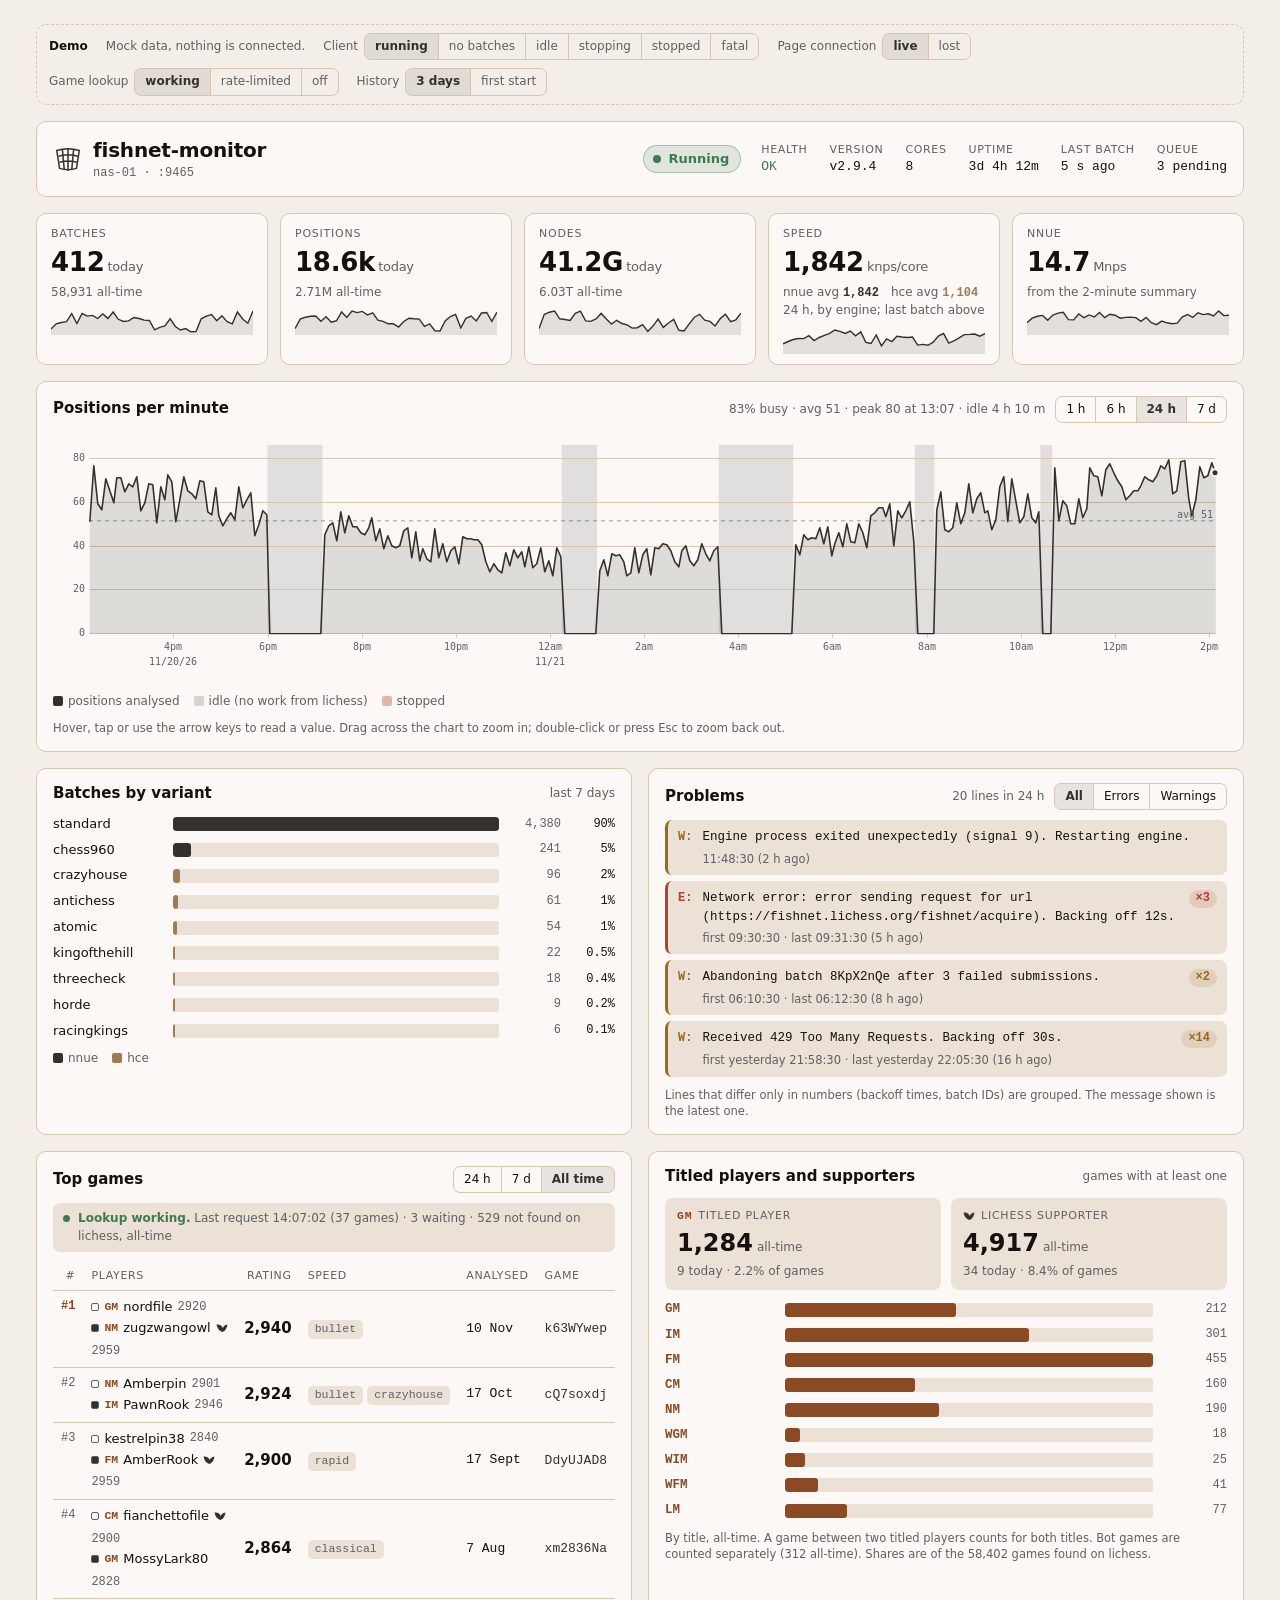
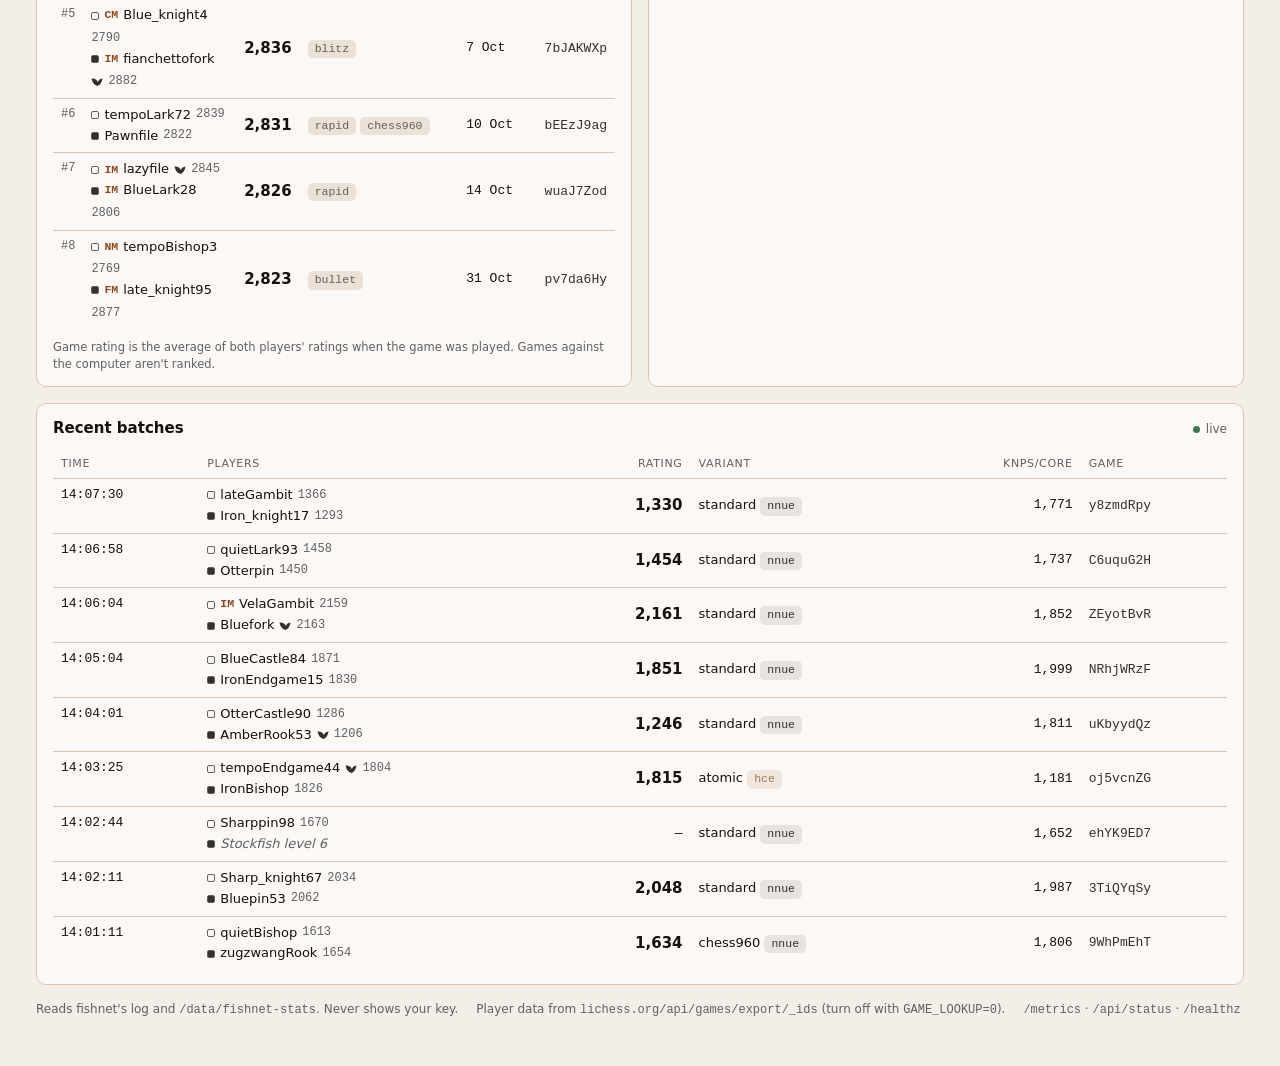
==== demo/index.html @ 3eb09d08 "frontend: add Preact dashboard with vendored deps and mock demo - frontend/: Preact + htm + signals " ====
<!doctype html>
<html lang="en">
<head>
  <meta charset="utf-8">
  <meta name="viewport" content="width=device-width, initial-scale=1, viewport-fit=cover">
  <title>fishnet-monitor demo</title>
  <!-- The real dashboard (frontend/) with mock data instead of the API.
       ES modules don't load from file://, so serve the repo root: `demo-ui`. -->
  <link rel="stylesheet" href="../frontend/vendor/uplot.css">
  <link rel="stylesheet" href="../frontend/styles.css">
  <style>
    .demo {
      display: flex; flex-wrap: wrap; align-items: center; gap: 8px 18px;
      padding: 8px 12px; border: 1px dashed var(--line); border-radius: var(--radius);
      color: var(--muted); font-size: 12px;
    }
    .demo strong { color: var(--fg); font-weight: 600; }
    .demo .grp { display: inline-flex; align-items: center; gap: 6px; flex-wrap: wrap; }
  </style>
  <script type="importmap">
    {
      "imports": {
        "preact": "../frontend/vendor/preact.mjs",
        "preact/hooks": "../frontend/vendor/preact-hooks.mjs",
        "htm": "../frontend/vendor/htm.mjs",
        "@preact/signals-core": "../frontend/vendor/signals-core.mjs",
        "@preact/signals": "../frontend/vendor/signals.mjs",
        "uplot": "../frontend/vendor/uplot.mjs"
      }
    }
  </script>
</head>
<body>
  <div id="app"></div>
  <script type="module">
    import { render } from "preact";
    import { html } from "../frontend/src/html.js";
    import { App } from "../frontend/src/app.js";
    import { DemoControls } from "./controls.js";
    import { start } from "./mock.js";

    start();
    render(html`<${App} top=${html`<${DemoControls} />`} />`, document.getElementById("app"));
  </script>
</body>
</html>
---- frontend/vendor/uplot.css ----
.uplot, .uplot *, .uplot *::before, .uplot *::after {box-sizing: border-box;}.uplot {font-family: system-ui, -apple-system, "Segoe UI", Roboto, "Helvetica Neue", Arial, "Noto Sans", sans-serif, "Apple Color Emoji", "Segoe UI Emoji", "Segoe UI Symbol", "Noto Color Emoji";line-height: 1.5;width: min-content;}.u-title {text-align: center;font-size: 18px;font-weight: bold;}.u-wrap {position: relative;user-select: none;}.u-over, .u-under {position: absolute;}.u-under {overflow: hidden;}.uplot canvas {display: block;position: relative;width: 100%;height: 100%;}.u-axis {position: absolute;}.u-legend {font-size: 14px;margin: auto;text-align: center;}.u-inline {display: block;}.u-inline * {display: inline-block;}.u-inline tr {margin-right: 16px;}.u-legend th {font-weight: 600;}.u-legend th > * {vertical-align: middle;display: inline-block;}.u-legend .u-marker {width: 1em;height: 1em;margin-right: 4px;background-clip: padding-box !important;}.u-inline.u-live th::after {content: ":";vertical-align: middle;}.u-inline:not(.u-live) .u-value {display: none;}.u-series > * {padding: 4px;}.u-series th {cursor: pointer;}.u-legend .u-off > * {opacity: 0.3;}.u-select {background: rgba(0,0,0,0.07);position: absolute;pointer-events: none;}.u-cursor-x, .u-cursor-y {position: absolute;left: 0;top: 0;pointer-events: none;will-change: transform;}.u-hz .u-cursor-x, .u-vt .u-cursor-y {height: 100%;border-right: 1px dashed #607D8B;}.u-hz .u-cursor-y, .u-vt .u-cursor-x {width: 100%;border-bottom: 1px dashed #607D8B;}.u-cursor-pt {position: absolute;top: 0;left: 0;border-radius: 50%;border: 0 solid;pointer-events: none;will-change: transform;/*this has to be !important since we set inline "background" shorthand */background-clip: padding-box !important;}.u-axis.u-off, .u-select.u-off, .u-cursor-x.u-off, .u-cursor-y.u-off, .u-cursor-pt.u-off {display: none;}
---- frontend/styles.css ----
/* fishnet-monitor dashboard. Palette and layout: see PLAN.md, "Dashboard". */
:root {
  /* Palette: coolors.co/14110f-34312d-7e7f83-d9c5b2
     smoky black #14110f · black olive #34312d · gray #7e7f83 · dun #d9c5b2
     Tints/shades below are derived from those four; status colours are warm-tuned to sit with them. */
  --bg: #f4eee8;
  --surface: #fbf8f5;
  --surface-2: #ebe1d6;
  --line: #d9c5b2;
  --fg: #14110f;
  --muted: #5f6064;       /* gray #7e7f83 darkened for AA contrast on light */
  --accent: #34312d;
  --accent-soft: #34312d1a;
  --hce: #a07a52;         /* the second engine (hce, used for variants): a darker dun */
  --ok: #3f7a4f;
  --warn: #9a6a1c;
  --crit: #b0402f;
  --idle: #7e7f83;
  --title: #8b4a24;       /* player titles (GM, IM, …), copper like lichess's title tag */
  --side-w: #fbf8f5;      /* white/black side markers */
  --side-b: #34312d;
  /* The viewer's own fonts: no web fonts are loaded. */
  --font-display: system-ui, -apple-system, "Segoe UI", Roboto, sans-serif;
  --font-body: system-ui, -apple-system, "Segoe UI", Roboto, sans-serif;
  --font-mono: ui-monospace, "SFMono-Regular", "Cascadia Mono", Menlo, Consolas, monospace;
  --radius: 10px;
}
@media (prefers-color-scheme: dark) {
  :root:not([data-theme="light"]) {
    --bg: #14110f; --surface: #1c1916; --surface-2: #26231f; --line: #34312d;
    --fg: #efe6dc; --muted: #8e8f93; --accent: #d9c5b2; --accent-soft: #d9c5b21f; --hce: #b98a5e;
    --ok: #86b38f; --warn: #d9a55b; --crit: #e0735f; --idle: #7e7f83;
    --title: #e39a68; --side-w: #efe6dc; --side-b: #14110f;
    color-scheme: dark;
  }
}
:root[data-theme="dark"] {
  --bg: #14110f; --surface: #1c1916; --surface-2: #26231f; --line: #34312d;
  --fg: #efe6dc; --muted: #8e8f93; --accent: #d9c5b2; --accent-soft: #d9c5b21f; --hce: #b98a5e;
  --ok: #86b38f; --warn: #d9a55b; --crit: #e0735f; --idle: #7e7f83;
  --title: #e39a68; --side-w: #efe6dc; --side-b: #14110f;
  color-scheme: dark;
}

* { box-sizing: border-box; }
body {
  background: var(--bg); color: var(--fg);
  font-family: var(--font-body); font-size: 14px; line-height: 1.45;
}
.wrap {
  max-width: 1240px; margin: 0 auto;
  padding-left: max(16px, env(safe-area-inset-left, 0px));
  padding-right: max(16px, env(safe-area-inset-right, 0px));
  padding-block: 16px 40px;
  display: grid; gap: 16px;
}
.content { display: grid; gap: 16px; }
.num { font-variant-numeric: tabular-nums; }
.mono { font-family: var(--font-mono); }
a { color: var(--accent); text-decoration: none; }
a:hover { text-decoration: underline; }
button { font: inherit; color: inherit; }
:focus-visible { outline: 2px solid var(--accent); outline-offset: 2px; }

/* segmented buttons */
.seg { display: inline-flex; flex-wrap: wrap; border: 1px solid var(--line); border-radius: 7px; overflow: hidden; }
.seg button {
  background: transparent; border: 0; padding: 4px 10px; cursor: pointer; font-size: 12px;
  border-right: 1px solid var(--line);
}
.seg button:last-child { border-right: 0; }
.seg button[aria-pressed="true"] { background: var(--accent-soft); color: var(--accent); font-weight: 600; }

/* header */
header.top {
  display: flex; flex-wrap: wrap; align-items: center; gap: 12px 20px;
  padding: 14px 16px; background: var(--surface); border: 1px solid var(--line); border-radius: var(--radius);
}
.brand { display: flex; align-items: center; gap: 10px; margin-right: auto; }
.brand svg { color: var(--accent); flex: none; }
.brand h1 { font-family: var(--font-display); font-size: 20px; font-weight: 600; margin: 0; letter-spacing: -0.01em; }
.brand small { display: block; color: var(--muted); font-size: 12px; font-family: var(--font-mono); }
.badge {
  display: inline-flex; align-items: center; gap: 7px; padding: 4px 11px 4px 9px;
  border-radius: 999px; font-weight: 600; font-size: 13px;
  background: color-mix(in srgb, var(--state) 14%, transparent); color: var(--state);
  border: 1px solid color-mix(in srgb, var(--state) 35%, transparent);
}
.badge .dot { width: 8px; height: 8px; border-radius: 50%; background: var(--state); }
.badge.pulse .dot { animation: pulse 2s ease-in-out infinite; }
@keyframes pulse { 50% { opacity: .35; } }
@media (prefers-reduced-motion: reduce) { .badge .dot, .live .dot, tbody tr.new { animation: none !important; } }
.meta { display: flex; flex-wrap: wrap; gap: 6px 22px; }
.meta div { display: grid; }
.meta span { font-size: 11px; text-transform: uppercase; letter-spacing: .06em; color: var(--muted); }
.meta b { font-weight: 500; font-family: var(--font-mono); font-size: 13px; }
.meta b.waiting { color: var(--muted); font-style: italic; font-family: var(--font-body); }
b.health.ok { color: var(--ok); }
b.health.warn { color: var(--warn); }
b.health.crit { color: var(--crit); }

/* strips under the header: stall countdown, fatal, stale data */
.strip {
  display: flex; gap: 12px; align-items: flex-start; padding: 10px 14px;
  border-radius: var(--radius); border: 1px solid color-mix(in srgb, var(--tone) 45%, transparent);
  background: color-mix(in srgb, var(--tone) 10%, var(--surface)); color: var(--fg);
}
.strip > svg { color: var(--tone); flex: none; margin-top: 2px; }
.strip b { color: var(--tone); }
.strip code { font-family: var(--font-mono); font-size: 12.5px; }
.strip .body { display: grid; gap: 6px; min-width: 0; flex: 1; }
.meter { height: 6px; border-radius: 3px; background: color-mix(in srgb, var(--tone) 18%, transparent); overflow: hidden; max-width: 440px; }
.meter i { display: block; height: 100%; background: var(--tone); border-radius: 3px; transition: width .4s; }
.meter-labels { display: flex; justify-content: space-between; gap: 12px; max-width: 440px; font-size: 11px; color: var(--muted); }

.stale .tiles, .stale .panel { opacity: .55; filter: saturate(.3); }

/* tiles */
.tiles { display: grid; grid-template-columns: repeat(auto-fit, minmax(180px, 1fr)); gap: 12px; }
.tile {
  background: var(--surface); border: 1px solid var(--line); border-radius: var(--radius);
  padding: 12px 14px 10px; display: grid; gap: 2px; min-width: 0; align-content: start;
}
.tile .label { font-size: 11px; text-transform: uppercase; letter-spacing: .07em; color: var(--muted); }
.tile .value { font-family: var(--font-display); font-size: 26px; font-weight: 600; letter-spacing: -0.01em; }
.tile .value small { font-size: 13px; font-weight: 500; color: var(--muted); margin-left: 3px; }
.tile .value.none { color: var(--muted); }
.tile .sub { font-size: 12px; color: var(--muted); }
.tile .split { display: flex; gap: 12px; font-size: 12px; color: var(--muted); }
.tile .split b { font-family: var(--font-mono); font-weight: 600; }
.tile .split .n b { color: var(--accent); } .tile .split .h b { color: var(--hce); }
.tile svg { width: 100%; height: 28px; margin-top: 4px; display: block; }

/* panels */
.grid2 { display: grid; grid-template-columns: repeat(2, minmax(0, 1fr)); gap: 16px; }
@media (max-width: 860px) { .grid2 { grid-template-columns: minmax(0, 1fr); } }
.panel {
  background: var(--surface); border: 1px solid var(--line); border-radius: var(--radius);
  padding: 14px 16px; min-width: 0; display: grid; gap: 10px; align-content: start;
}
.panel-head { display: flex; align-items: center; gap: 6px 10px; flex-wrap: wrap; }
.panel-head h2 { font-family: var(--font-display); font-size: 15px; font-weight: 600; margin: 0; margin-right: auto; }
.panel-head .hint { font-size: 12px; color: var(--muted); }
.chart { position: relative; touch-action: pan-y; user-select: none; -webkit-user-select: none; cursor: crosshair; border-radius: 6px; min-height: 210px; }
.chart .u-select { background: var(--accent-soft); border-inline: 1px dashed color-mix(in srgb, var(--accent) 50%, transparent); }
.chart .u-cursor-x { border-right: 1px solid var(--muted); }
.tip {
  position: absolute; top: 4px; pointer-events: none; z-index: 2;
  background: var(--surface-2); border: 1px solid var(--line); border-radius: 7px;
  padding: 6px 10px; font-size: 12px; white-space: nowrap; box-shadow: 0 4px 14px #0000002e;
  display: grid; gap: 1px;
}
.tip[hidden] { display: none; }
.tip b { font-family: var(--font-display); font-size: 16px; font-weight: 600; }
.tip b small { font-size: 11.5px; font-weight: 500; color: var(--muted); margin-left: 4px; }
.tip .t { color: var(--muted); font-family: var(--font-mono); font-size: 11px; }
.tip .d { font-size: 11.5px; }
.tip .d.up { color: var(--ok); } .tip .d.down { color: var(--warn); } .tip .d.idle { color: var(--muted); } .tip .d.stop { color: var(--crit); }
button.ghost {
  background: transparent; border: 1px solid var(--line); border-radius: 7px;
  padding: 3px 10px; font-size: 12px; cursor: pointer; color: var(--accent);
}
button.ghost:hover { background: var(--accent-soft); }
.chart-help { font-size: 11.5px; color: var(--muted); }
.legend { display: flex; gap: 6px 14px; font-size: 12px; color: var(--muted); flex-wrap: wrap; }
.legend i { display: inline-block; width: 10px; height: 10px; border-radius: 2px; margin-right: 5px; vertical-align: -1px; }
.empty {
  display: grid; place-items: center; text-align: center; gap: 4px;
  padding: 28px 16px; border: 1px dashed var(--line); border-radius: 8px;
  color: var(--muted); font-size: 13px; text-wrap: balance;
}
.empty b { color: var(--fg); font-weight: 500; }

/* variant bars */
.vbars { display: grid; gap: 7px; }
.vbar { display: grid; grid-template-columns: 110px minmax(0, 1fr) 52px 44px; align-items: center; gap: 10px; font-size: 13px; }
.vbar.nopct { grid-template-columns: 110px minmax(0, 1fr) 64px; }
@media (max-width: 440px) { .vbar { grid-template-columns: 96px minmax(0, 1fr) 44px 40px; gap: 8px; } }
.vbar .track { height: 14px; background: var(--surface-2); border-radius: 3px; overflow: hidden; }
.vbar .fill { height: 100%; min-width: 2px; background: var(--accent); border-radius: 3px; }
.vbar .fill.hce { background: var(--hce); }
.vbar .n { text-align: right; color: var(--muted); font-family: var(--font-mono); font-size: 12px; }
.vbar .p { text-align: right; font-family: var(--font-mono); font-size: 12px; }

/* tables */
.scroll { overflow-x: auto; }
table { width: 100%; border-collapse: collapse; font-size: 13px; }
th { text-align: left; font-weight: 500; font-size: 11px; text-transform: uppercase; letter-spacing: .06em; color: var(--muted); padding: 6px 8px; border-bottom: 1px solid var(--line); white-space: nowrap; }
td { padding: 7px 8px; border-bottom: 1px solid var(--line); white-space: nowrap; }
tr:last-child td { border-bottom: 0; }
td.r, th.r { text-align: right; }
tbody tr.new { animation: flash 1.6s ease-out; }
@keyframes flash { from { background: var(--accent-soft); } to { background: transparent; } }
.chip { display: inline-block; padding: 1px 7px; border-radius: 5px; font-size: 11.5px; background: var(--surface-2); color: var(--muted); font-family: var(--font-mono); }
.chip.nnue { color: var(--accent); background: var(--accent-soft); }
.chip.hce { color: var(--hce); background: color-mix(in srgb, var(--hce) 14%, transparent); }

/* phone: tables become cards */
@media (max-width: 600px) {
  table.cards thead { display: none; }
  table.cards, table.cards tbody { display: block; }
  table.cards tr { display: grid; grid-template-columns: minmax(0, 1fr) auto; gap: 6px 12px; padding: 10px 2px; border-bottom: 1px solid var(--line); }
  table.cards tr:last-child { border-bottom: 0; }
  table.cards td { display: block; padding: 0; border: 0; white-space: normal; text-align: left; min-width: 0; }
  table.cards td[data-label]::before { content: attr(data-label); display: block; font-size: 10.5px; text-transform: uppercase; letter-spacing: .06em; color: var(--muted); font-family: var(--font-body); font-weight: 400; }
  table.cards .wide { grid-column: 1 / -1; }
  table.cards .o1 { order: 1; } table.cards .o2 { order: 2; text-align: right; }
  table.cards .o3 { order: 3; } table.cards .o4 { order: 4; }
  table.cards .o5 { order: 5; text-align: right; } table.cards .o6 { order: 6; }
}

/* players */
td.top { vertical-align: top; }
.pair { display: grid; gap: 2px; }
.pl { display: inline-flex; align-items: center; gap: 5px; flex-wrap: wrap; }
.pl .side { width: 8px; height: 8px; border-radius: 2px; border: 1px solid var(--muted); flex: none; }
.pl .side.w { background: var(--side-w); }
.pl .side.b { background: var(--side-b); }
.ttl { font-family: var(--font-mono); font-weight: 600; font-size: 11.5px; color: var(--title); }
.pl .rt { color: var(--muted); font-family: var(--font-mono); font-size: 12px; }
.pl.ai .nm { color: var(--muted); font-style: italic; }
.pat { width: 12px; height: 10px; color: var(--accent); flex: none; }
.pending { color: var(--muted); font-style: italic; font-size: 12.5px; }
.grating { font-family: var(--font-display); font-weight: 600; font-size: 15px; }
.rank { color: var(--muted); font-family: var(--font-mono); font-size: 12px; }
tr.first .rank { color: var(--title); font-weight: 600; }
.note { font-size: 11.5px; color: var(--muted); }

.lookup { display: flex; align-items: flex-start; gap: 8px; font-size: 12px; color: var(--muted); padding: 7px 10px; background: var(--surface-2); border-radius: 7px; }
.lookup .dot { width: 7px; height: 7px; border-radius: 50%; background: var(--tone); flex: none; margin-top: 5px; }
.lookup b { color: var(--tone); font-weight: 600; }

.pstats { display: grid; grid-template-columns: repeat(2, minmax(0, 1fr)); gap: 10px; }
@media (max-width: 440px) { .pstats { grid-template-columns: minmax(0, 1fr); } }
.pstat { background: var(--surface-2); border-radius: 8px; padding: 10px 12px; display: grid; gap: 2px; }
.pstat .label { display: flex; align-items: center; gap: 6px; font-size: 11px; text-transform: uppercase; letter-spacing: .07em; color: var(--muted); }
.pstat .value { font-family: var(--font-display); font-size: 24px; font-weight: 600; }
.pstat .value small { font-size: 12px; font-weight: 500; color: var(--muted); margin-left: 4px; }
.pstat .sub { font-size: 12px; color: var(--muted); }
.vbar .fill.title { background: var(--title); }
.vbar .ttl { font-size: 12.5px; }

.live { display: inline-flex; align-items: center; gap: 6px; font-size: 12px; color: var(--muted); }
.live .dot { width: 7px; height: 7px; border-radius: 50%; background: var(--tone, var(--ok)); }
.live.on .dot { animation: pulse 1.4s ease-in-out infinite; }

/* problems */
.problems { list-style: none; margin: 0; padding: 0; display: grid; gap: 6px; }
.problems li {
  display: grid; grid-template-columns: auto minmax(0, 1fr) auto; gap: 4px 10px; align-items: baseline;
  padding: 8px 10px; border-radius: 7px; background: var(--surface-2);
  border-left: 3px solid var(--sev);
}
.problems .lvl { font-family: var(--font-mono); font-weight: 600; font-size: 12px; color: var(--sev); }
.problems .msg { font-family: var(--font-mono); font-size: 12.5px; overflow-wrap: anywhere; }
.problems .count { font-family: var(--font-mono); font-size: 12px; font-weight: 600; color: var(--sev); background: color-mix(in srgb, var(--sev) 14%, transparent); padding: 0 7px; border-radius: 999px; }
.problems .when { grid-column: 2 / -1; font-size: 11.5px; color: var(--muted); }
.problems li.fatal { background: color-mix(in srgb, var(--crit) 12%, var(--surface)); }
.problems li.fatal .msg { font-weight: 500; }

footer { color: var(--muted); font-size: 12px; display: flex; flex-wrap: wrap; gap: 6px 18px; }
footer code { font-family: var(--font-mono); }
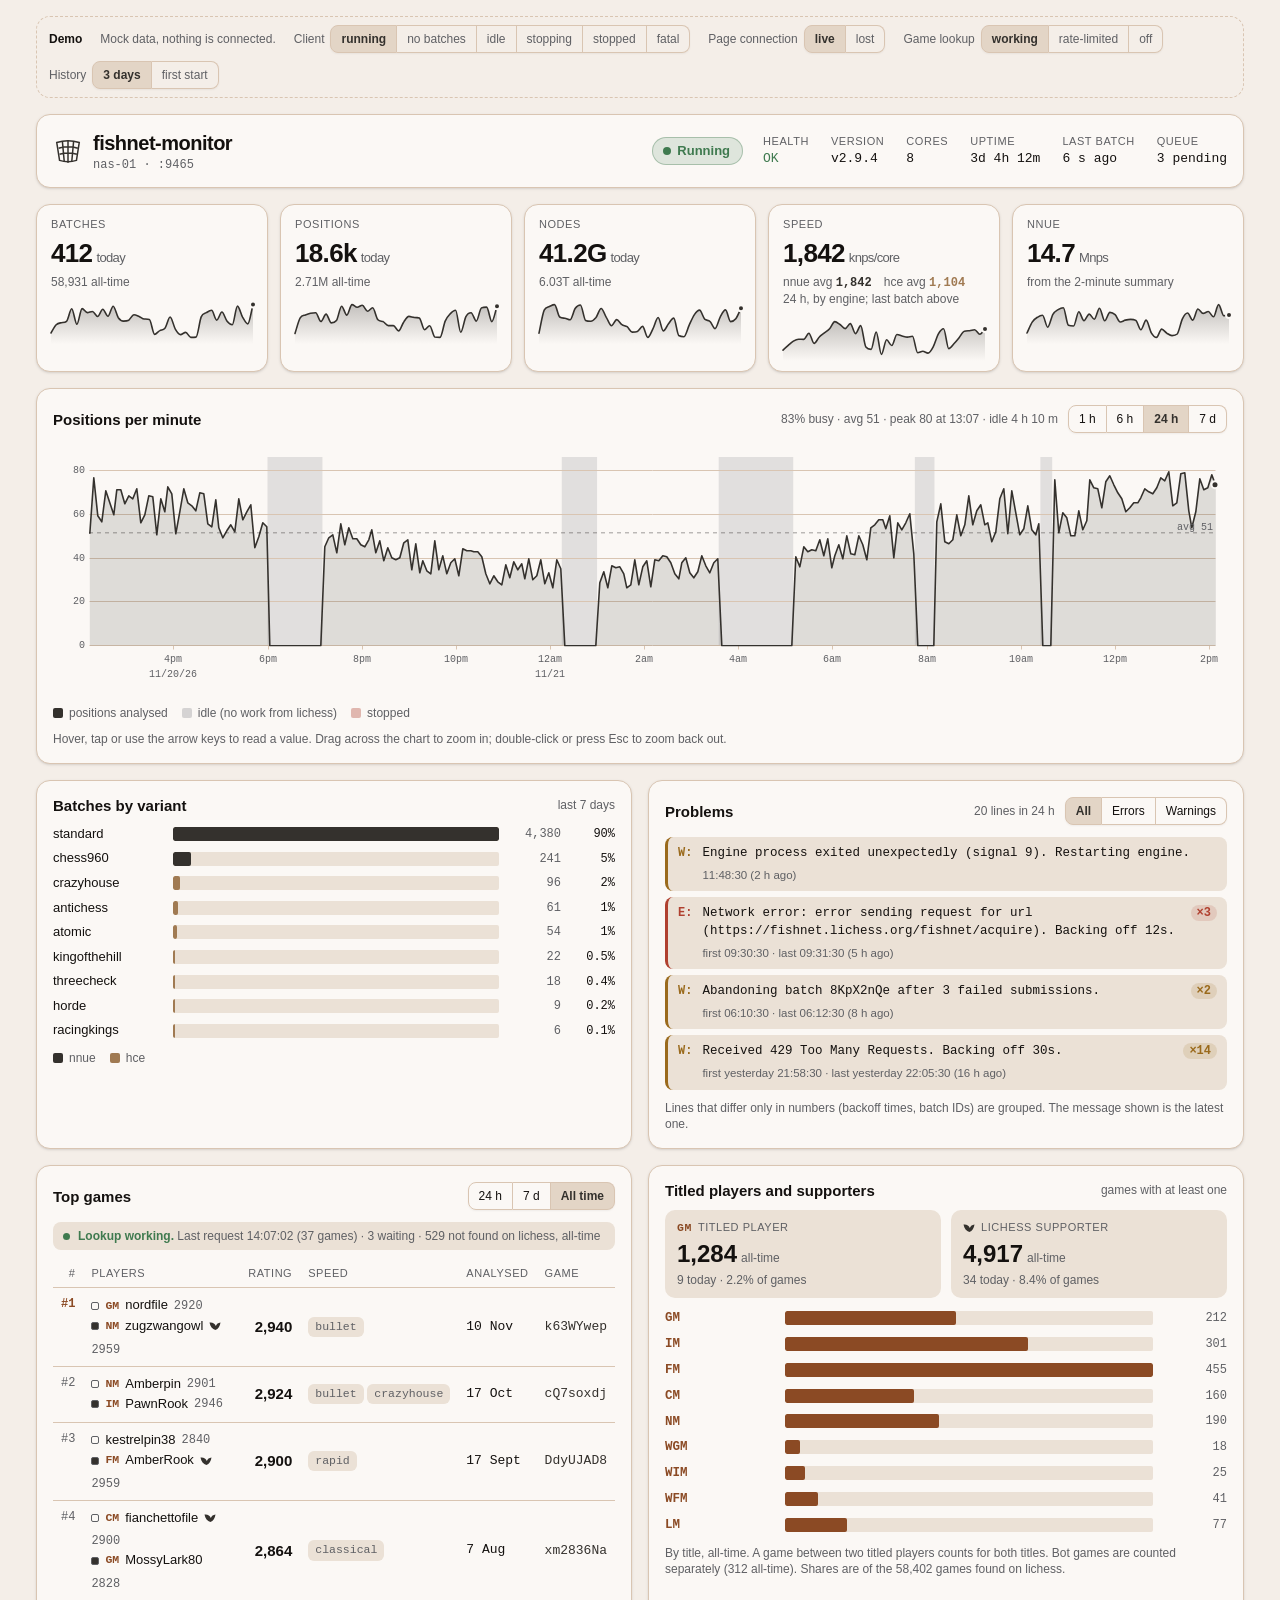
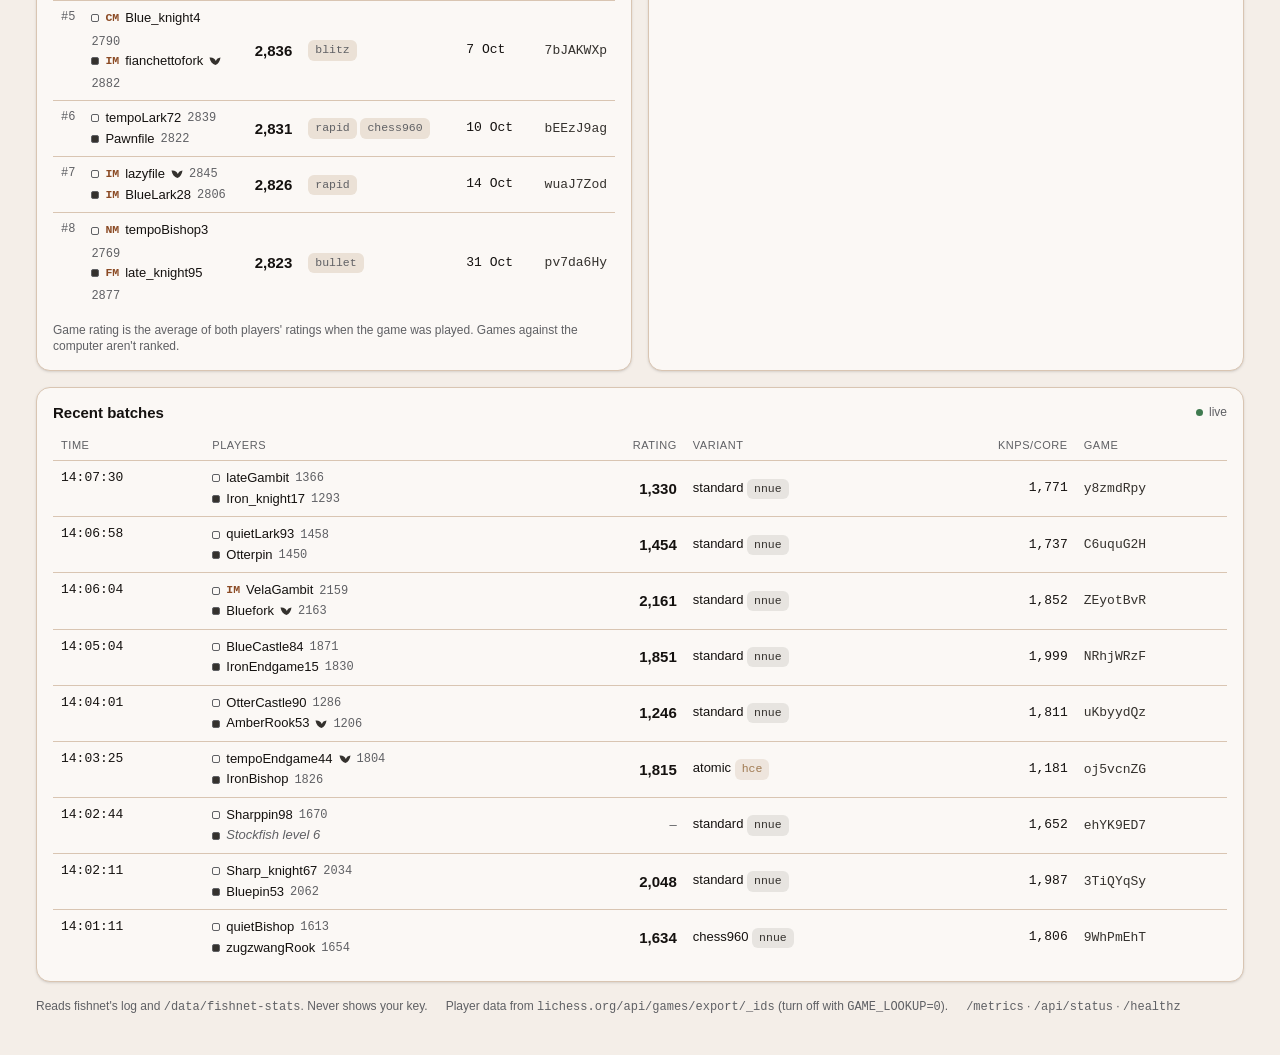
==== commit 8bc5a18d: "frontend: move styling to Tailwind v4 and shadcn/ui components Replace the hand-written stylesheet w" ====
--- a/demo/index.html
+++ b/demo/index.html
@@ -6,17 +6,7 @@
   <title>fishnet-monitor demo</title>
   <!-- The real dashboard (frontend/) with mock data instead of the API.
        ES modules don't load from file://, so serve the repo root: `demo-ui`. -->
-  <link rel="stylesheet" href="../frontend/vendor/uplot.css">
   <link rel="stylesheet" href="../frontend/styles.css">
-  <style>
-    .demo {
-      display: flex; flex-wrap: wrap; align-items: center; gap: 8px 18px;
-      padding: 8px 12px; border: 1px dashed var(--line); border-radius: var(--radius);
-      color: var(--muted); font-size: 12px;
-    }
-    .demo strong { color: var(--fg); font-weight: 600; }
-    .demo .grp { display: inline-flex; align-items: center; gap: 6px; flex-wrap: wrap; }
-  </style>
   <script type="importmap">
     {
       "imports": {
@@ -25,7 +15,10 @@
         "htm": "../frontend/vendor/htm.mjs",
         "@preact/signals-core": "../frontend/vendor/signals-core.mjs",
         "@preact/signals": "../frontend/vendor/signals.mjs",
-        "uplot": "../frontend/vendor/uplot.mjs"
+        "uplot": "../frontend/vendor/uplot.mjs",
+        "clsx": "../frontend/vendor/clsx.mjs",
+        "tailwind-merge": "../frontend/vendor/tailwind-merge.mjs",
+        "class-variance-authority": "../frontend/vendor/cva.mjs"
       }
     }
   </script>
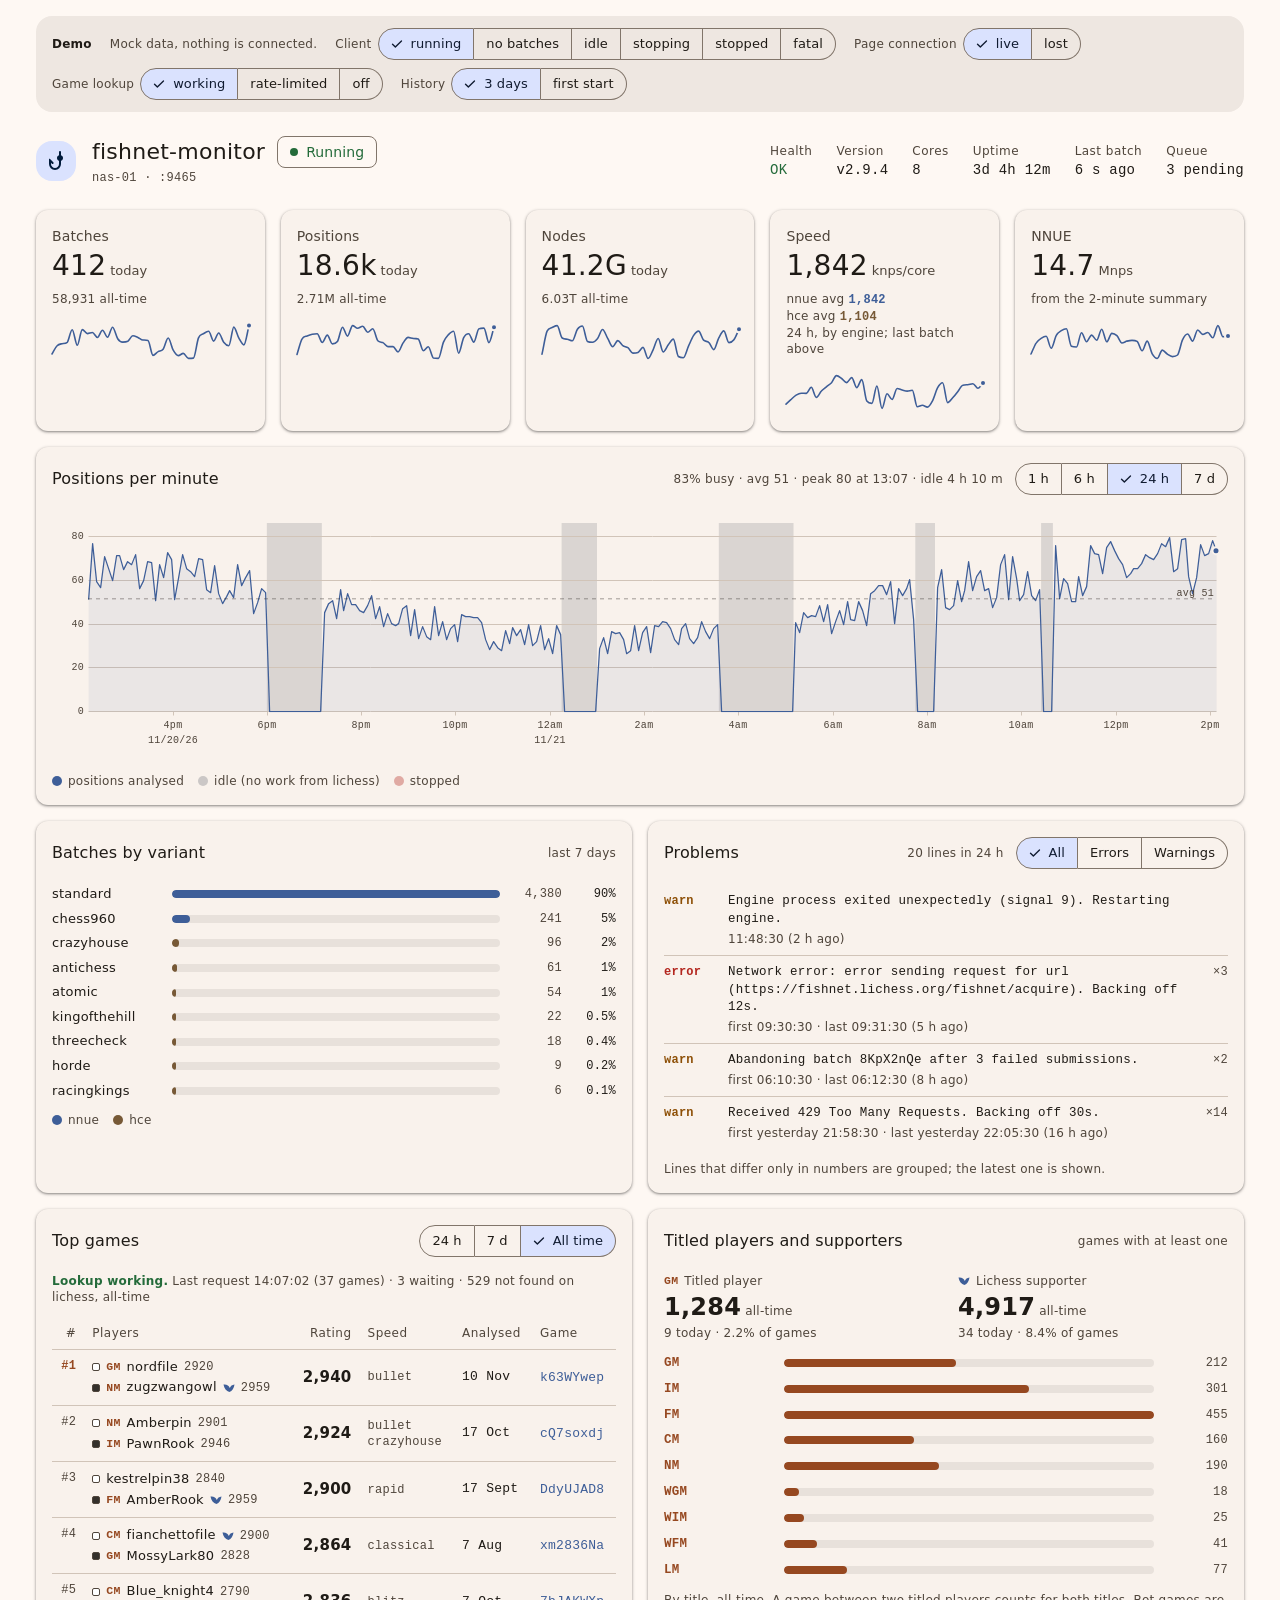
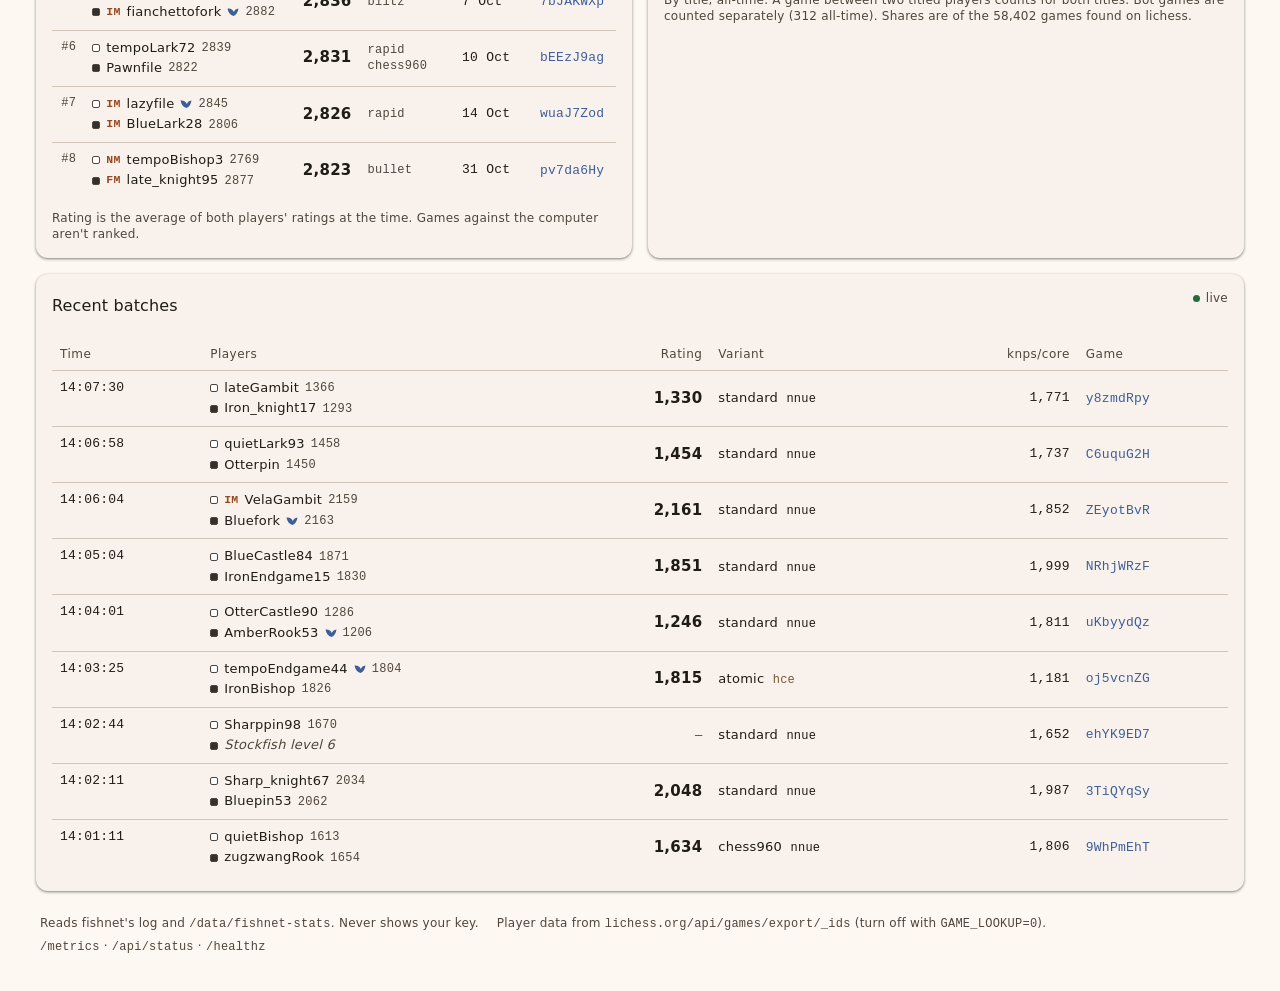
==== commit b03a8114: "frontend: redesign the dashboard on Material 3 Move the whole dashboard to Material 3 design while k" ====
--- a/demo/index.html
+++ b/demo/index.html
@@ -6,6 +6,7 @@
   <title>fishnet-monitor demo</title>
   <!-- The real dashboard (frontend/) with mock data instead of the API.
        ES modules don't load from file://, so serve the repo root: `demo-ui`. -->
+  <link rel="icon" href="../frontend/favicon.svg" type="image/svg+xml">
   <link rel="stylesheet" href="../frontend/styles.css">
   <script type="importmap">
     {
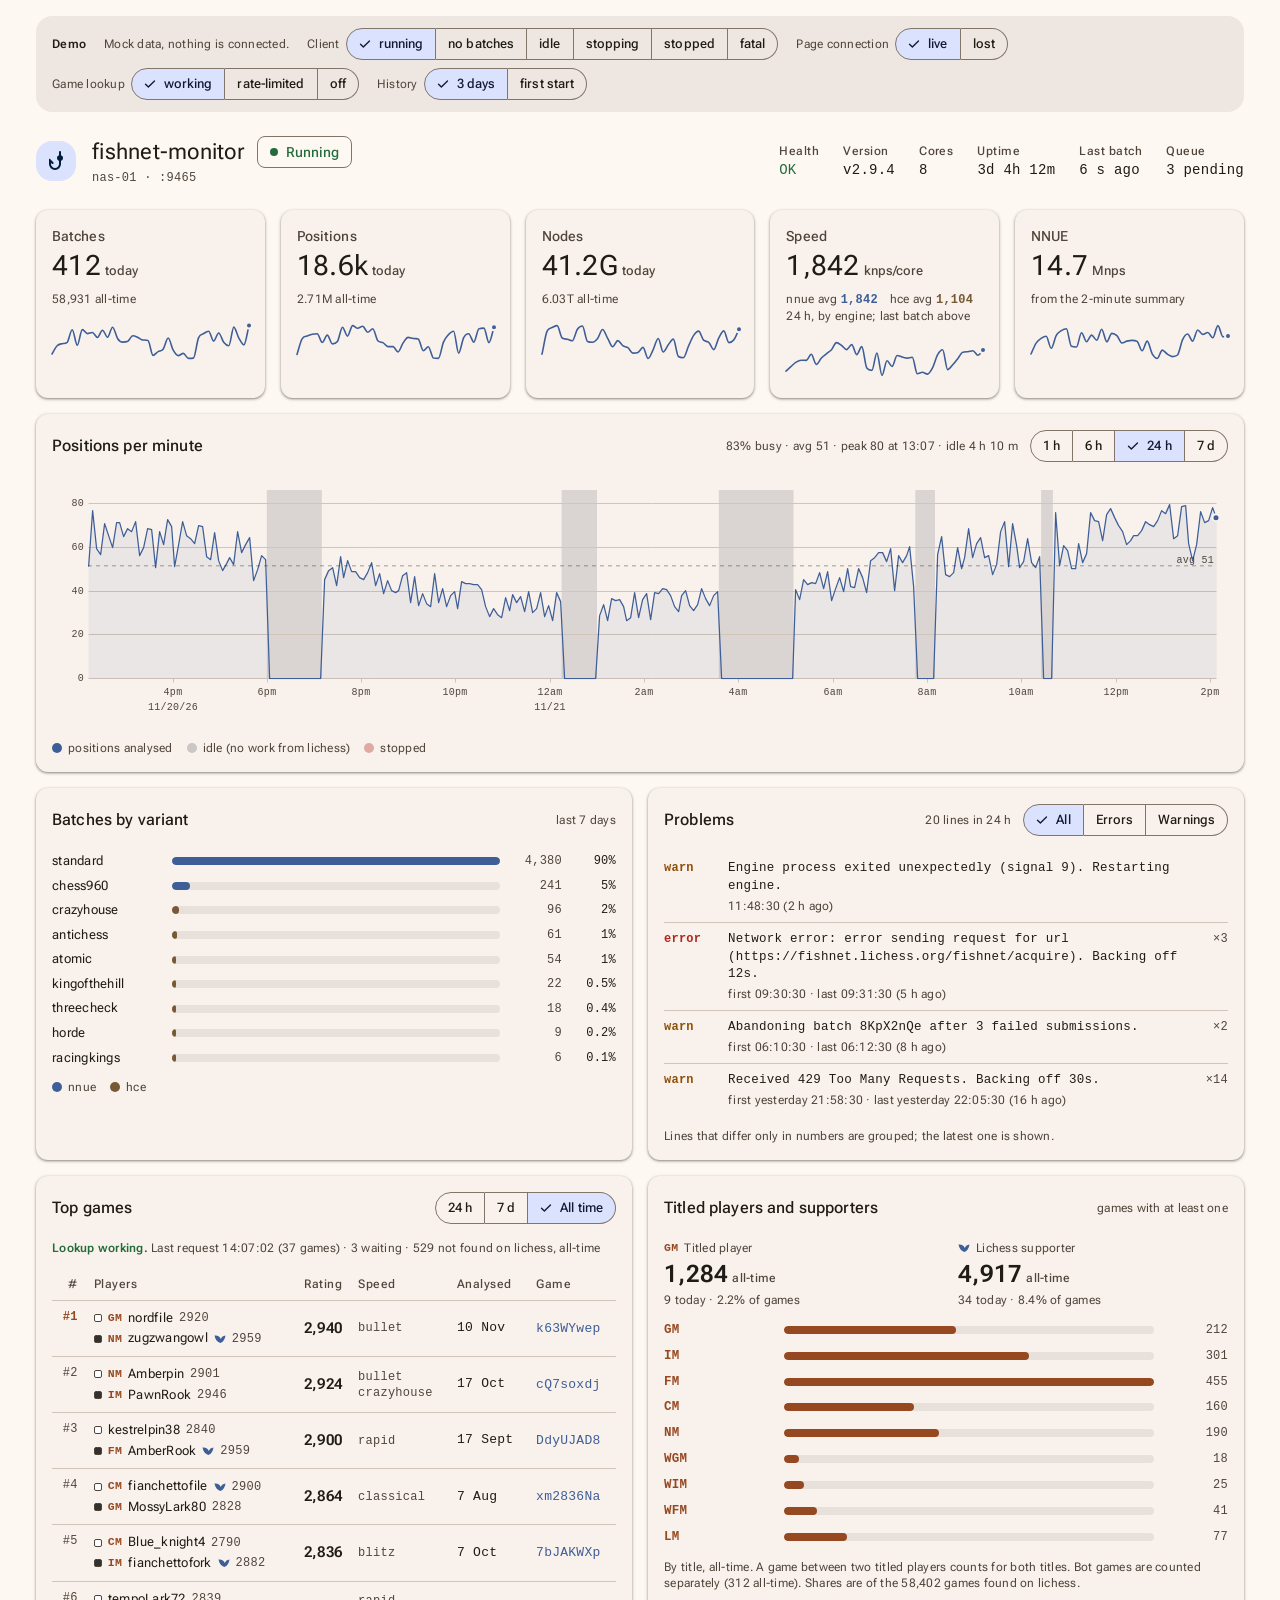
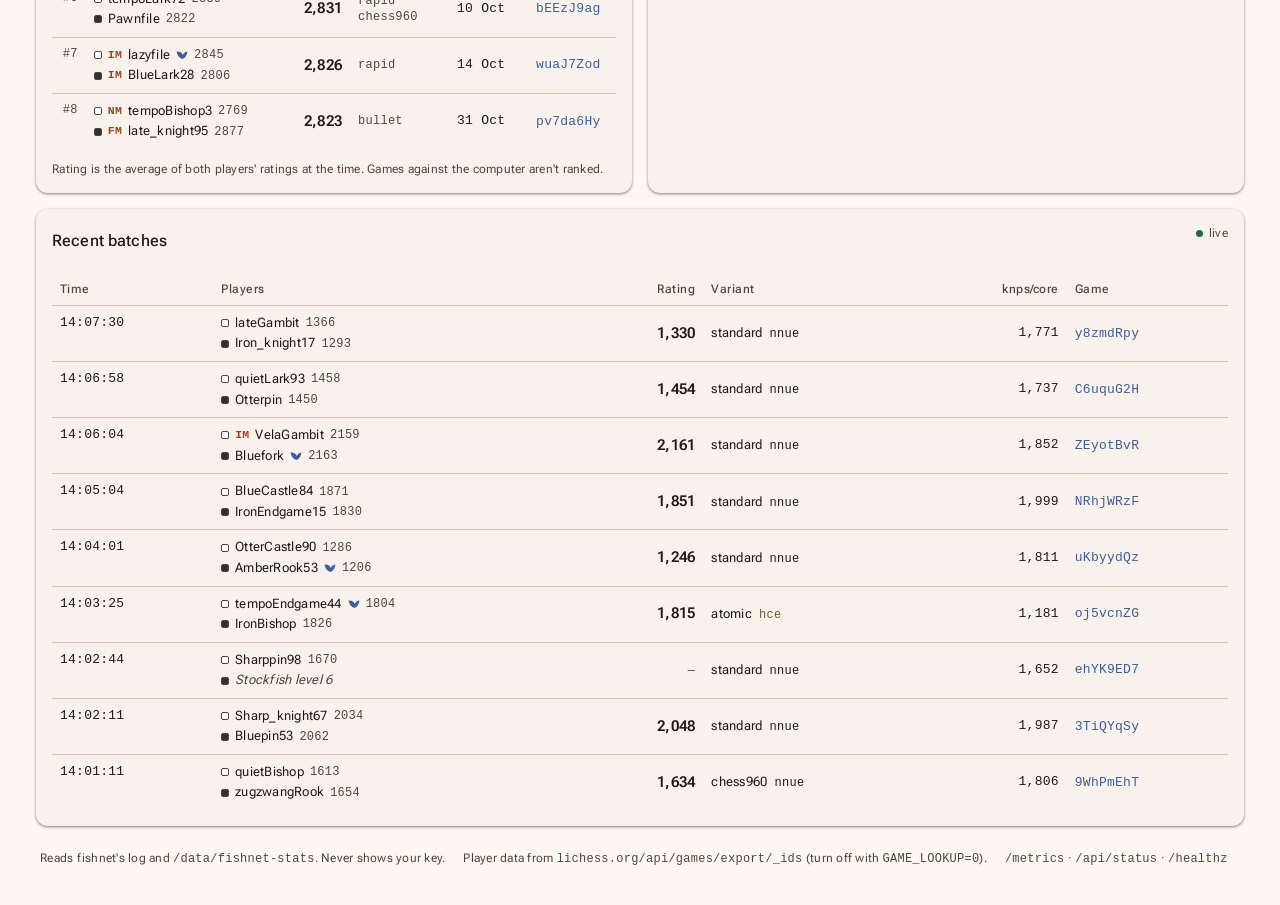
==== commit 87d64703: "frontend: vendor Roboto Flex so the M3 type renders everywhere The Material 3 redesign named Roboto " ====
--- a/demo/index.html
+++ b/demo/index.html
@@ -8,6 +8,7 @@
        ES modules don't load from file://, so serve the repo root: `demo-ui`. -->
   <link rel="icon" href="../frontend/favicon.svg" type="image/svg+xml">
   <link rel="stylesheet" href="../frontend/styles.css">
+  <link rel="preload" href="../frontend/vendor/roboto-flex-latin-wght.woff2" as="font" type="font/woff2" crossorigin>
   <script type="importmap">
     {
       "imports": {
